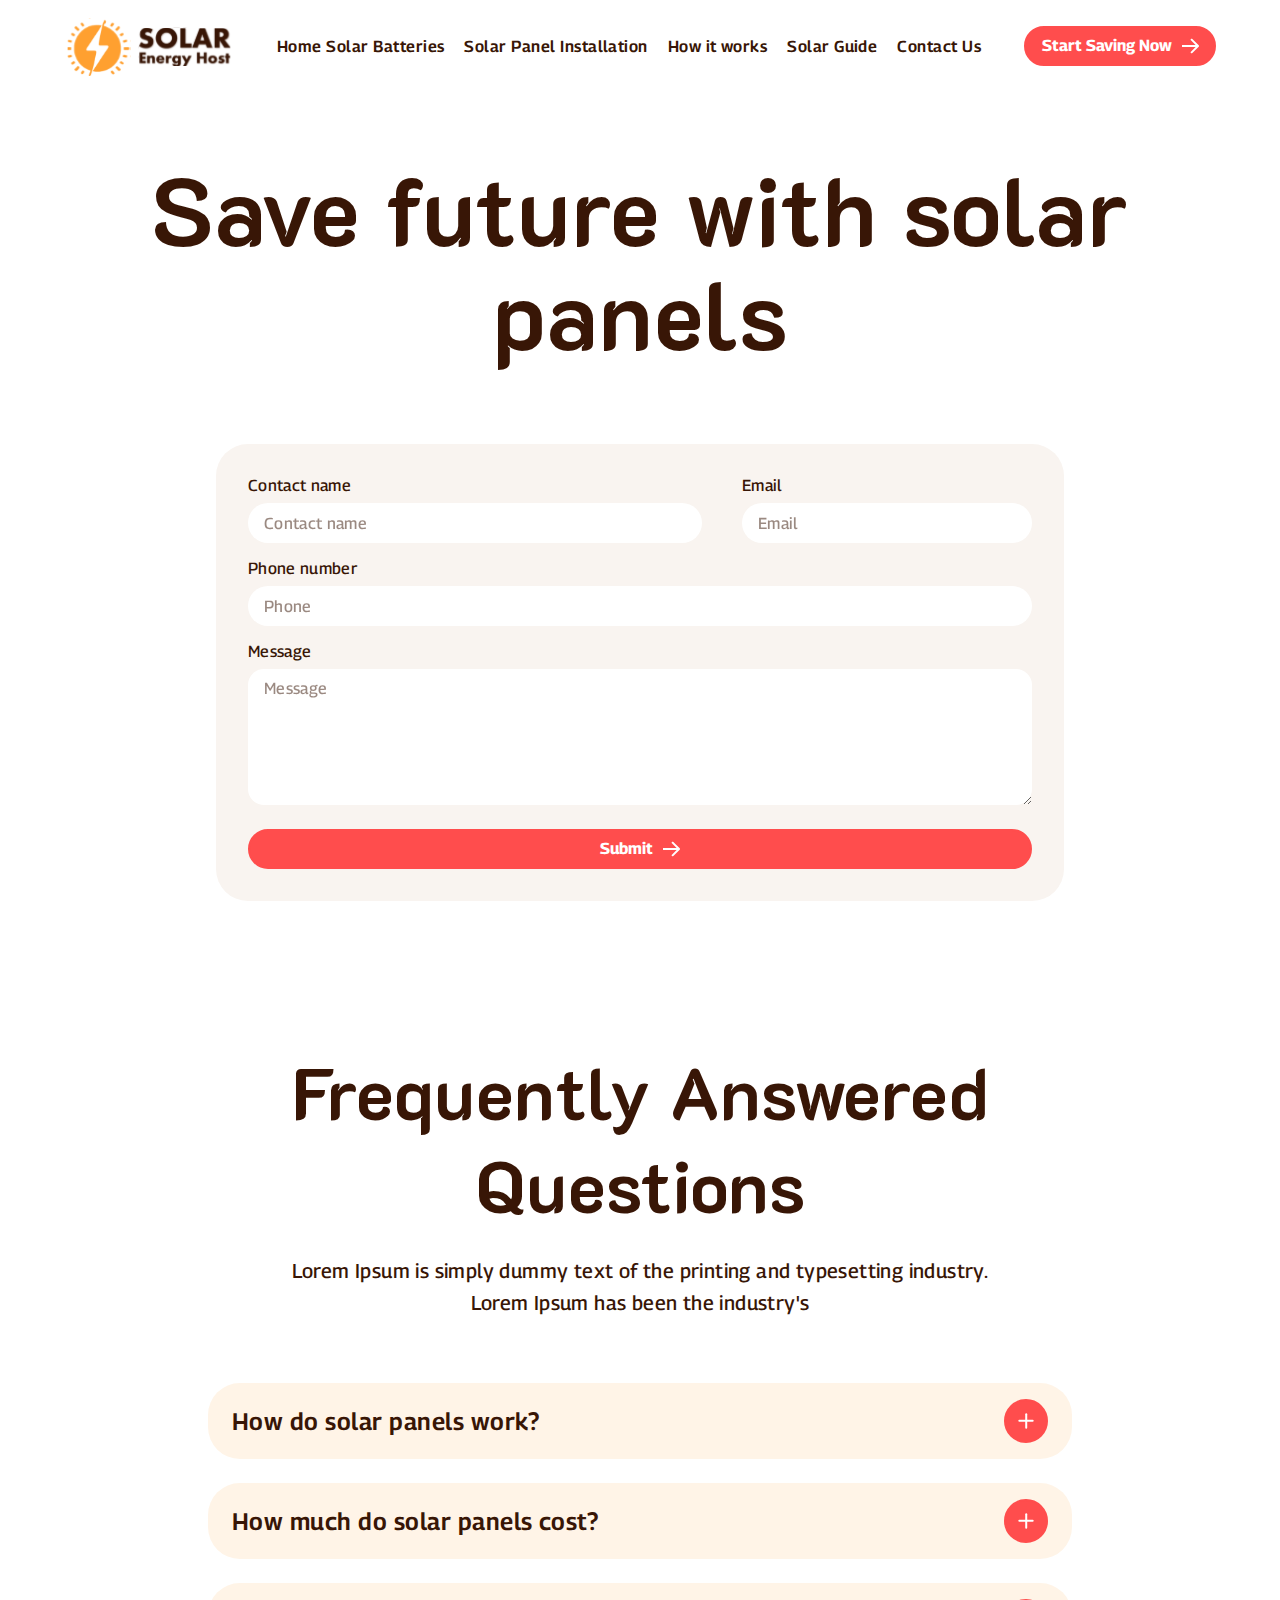
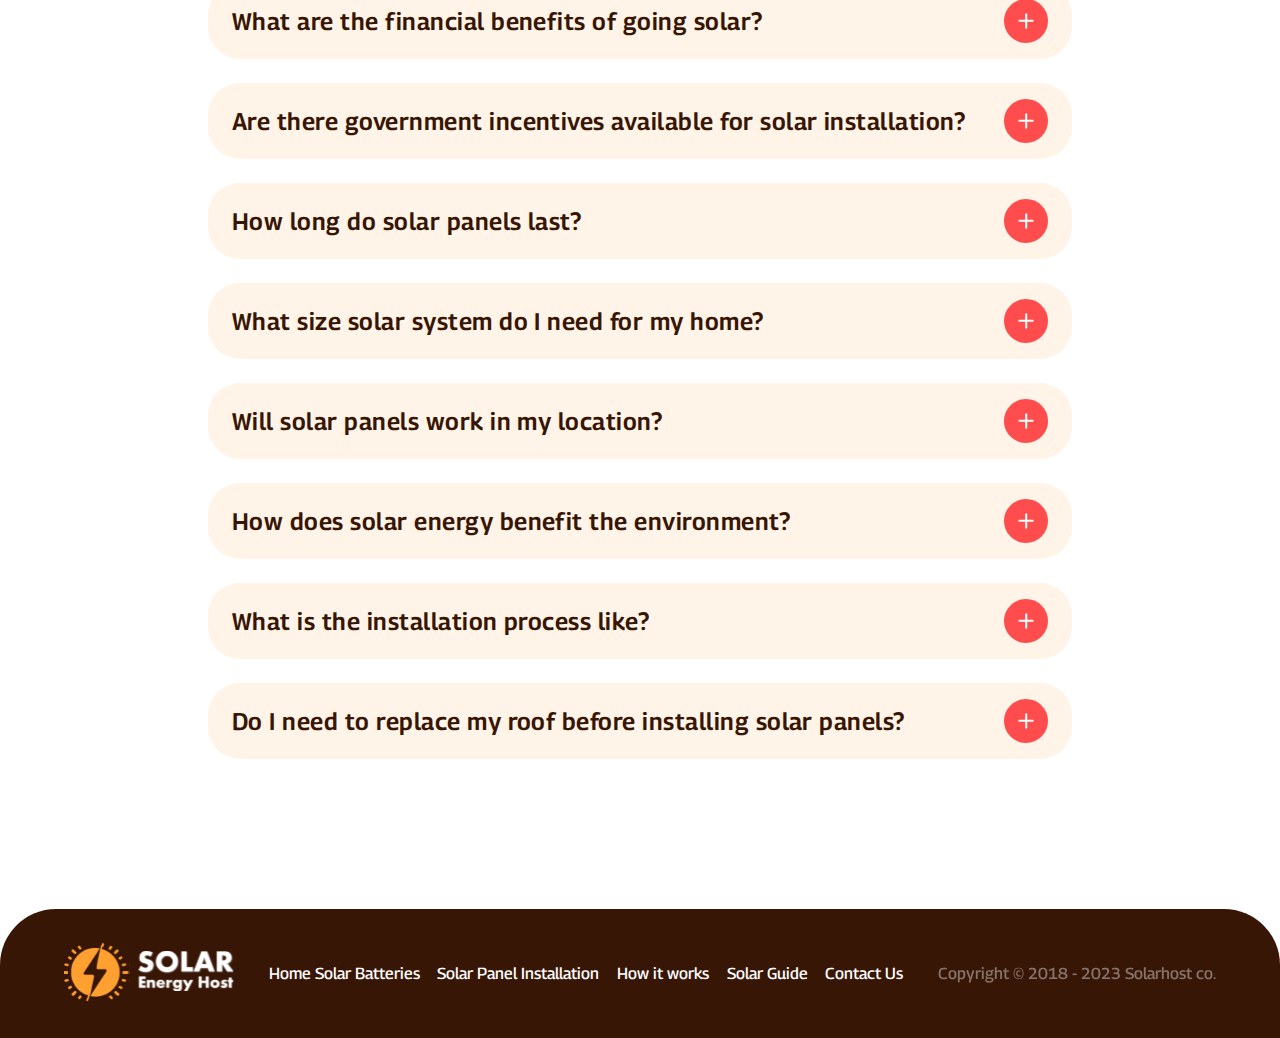
==== views/get-in-touch.htm @ c35676e0 "Minor changes, made few more page sections" ====
<!DOCTYPE html>
<html lang="en">
  <head>
    <meta charset="UTF-8" />
    <meta name="viewport" content="width=device-width, initial-scale=1.0" />
    <link rel="stylesheet" href="../assets/styles/style.css" />
    <link rel="stylesheet" href="../assets/styles/common.css" />
    <link rel="stylesheet" href="../assets/styles/get-in-touch.css" />
    <link
      rel="icon"
      href="../assets/images/title_logo.svg"
      type="image/x-icon"
    />
    <link
      rel="stylesheet"
      href="https://unpkg.com/swiper/swiper-bundle.min.css"
    />
    <!-- <link rel="stylesheet/less" type="text/css" href="styles.less" />
    <script
      src="https://cdn.jsdelivr.net/npm/less"
      type="text/javascript"
    ></script> -->
    <script src="../assets/scripts/script.js"></script>
    <title>Contact Us</title>
  </head>

  <body>
    <header>
      <div class="page--container">
        <div class="header__navbar-wrapper">
          <div class="navbar__logo-wrapper">
            <a href="" class="logo">
              <svg
                width="170"
                height="60"
                viewBox="0 0 68 25"
                fill="none"
                xmlns="http://www.w3.org/2000/svg"
                xmlns:xlink="http://www.w3.org/1999/xlink"
              >
                <mask
                  id="mask0_551_28"
                  style="mask-type: alpha"
                  maskUnits="userSpaceOnUse"
                  x="0"
                  y="0"
                  width="27"
                  height="25"
                >
                  <rect
                    y="0.947021"
                    width="26.308"
                    height="24.0531"
                    fill="url(#pattern0_551_28)"
                  />
                </mask>
                <g mask="url(#mask0_551_28)">
                  <rect
                    x="-0.501221"
                    y="0.445801"
                    width="27.0597"
                    height="25.5564"
                    fill="#FFA030"
                  />
                </g>
                <mask
                  id="mask1_551_28"
                  style="mask-type: alpha"
                  maskUnits="userSpaceOnUse"
                  x="29"
                  y="4"
                  width="39"
                  height="17"
                >
                  <rect
                    x="29.5151"
                    y="4.95605"
                    width="38.4849"
                    height="16.0354"
                    fill="url(#pattern1_551_28)"
                  />
                </mask>
                <g mask="url(#mask1_551_28)">
                  <rect
                    x="29.5151"
                    y="4.45483"
                    width="39.5873"
                    height="16.5365"
                    fill="#381606"
                  />
                </g>
                <defs>
                  <pattern
                    id="pattern0_551_28"
                    patternContentUnits="objectBoundingBox"
                    width="1"
                    height="1"
                  >
                    <use
                      xlink:href="#image0_551_28"
                      transform="matrix(0.00070237 0 0 0.000768218 -0.20079 -0.03125)"
                    />
                  </pattern>
                  <pattern
                    id="pattern1_551_28"
                    patternContentUnits="objectBoundingBox"
                    width="1"
                    height="1"
                  >
                    <use
                      xlink:href="#image0_551_28"
                      transform="matrix(0.000705622 0 0 0.00169349 -0.20172 -2.53111)"
                    />
                  </pattern>
                  <image
                    id="image0_551_28"
                    width="2000"
                    height="2278"
                    xlink:href="[data-uri]"
                  />
                </defs>
              </svg>
            </a>
          </div>
          <div class="navbar__menu-wrapper">
            <ul class="navbar__menu">
              <li><a href="">Home Solar Batteries</a></li>
              <li><a href="">Solar Panel Installation</a></li>
              <li><a href="">How it works</a></li>
              <li><a href="">Solar Guide</a></li>
              <li><a href="">Contact Us</a></li>
            </ul>
          </div>
          <div class="navbar__button-wrapper">
            <button class="btn-rect">
              Start Saving Now<span class="arrow"
                ><svg
                  width="17"
                  height="16"
                  viewBox="0 0 17 16"
                  fill="none"
                  xmlns="http://www.w3.org/2000/svg"
                >
                  <path
                    d="M16.7071 8.70711C17.0976 8.31658 17.0976 7.68342 16.7071 7.29289L10.3431 0.928932C9.95262 0.538408 9.31946 0.538408 8.92893 0.928932C8.53841 1.31946 8.53841 1.95262 8.92893 2.34315L14.5858 8L8.92893 13.6569C8.53841 14.0474 8.53841 14.6805 8.92893 15.0711C9.31946 15.4616 9.95262 15.4616 10.3431 15.0711L16.7071 8.70711ZM0 9H16V7H0V9Z"
                    fill="white"
                  />
                </svg>
              </span>
            </button>
          </div>
          <div class="burger-wrapper" onclick="burger()">
            <svg
              id="burger"
              width="48"
              height="48"
              viewBox="0 0 48 48"
              fill="none"
              xmlns="http://www.w3.org/2000/svg"
            >
              <rect x="12" y="18" width="23" height="2" rx="1" fill="white" />
              <rect x="12" y="23" width="23" height="2" rx="1" fill="white" />
              <rect x="12" y="28" width="23" height="2" rx="1" fill="white" />
            </svg>
            <svg
              width="48"
              height="48"
              viewBox="0 0 48 48"
              fill="none"
              xmlns="http://www.w3.org/2000/svg"
              id="cross"
            >
              <rect
                x="14.6611"
                y="31.4246"
                width="23"
                height="2"
                rx="1"
                transform="rotate(-45 14.6611 31.4246)"
                fill="#381606"
              />
              <rect
                x="16.0754"
                y="15.1611"
                width="23"
                height="2"
                rx="1"
                transform="rotate(45 16.0754 15.1611)"
                fill="#381606"
              />
            </svg>
          </div>
          <!-- <div class="burger-cross-wrapper" style="display: none;" onclick="burger()">
        
        </div> -->
        </div>
        <div class="header__burger-menu-wrapper" id="burger-menu">
          <div class="burger__menu-wrapper">
            <ul class="burger__menu">
              <li><a href="">Home Solar Batteries</a></li>
              <li><a href="">Solar Panel Installation</a></li>
              <li><a href="">How it works</a></li>
              <li><a href="">Solar Guide</a></li>
              <li><a href="">Contact Us</a></li>
              <li>
                <button class="btn-rect burger__btn-rect">
                  Start Saving Now<span class="arrow"
                    ><svg
                      width="17"
                      height="16"
                      viewBox="0 0 17 16"
                      fill="none"
                      xmlns="http://www.w3.org/2000/svg"
                    >
                      <path
                        d="M16.7071 8.70711C17.0976 8.31658 17.0976 7.68342 16.7071 7.29289L10.3431 0.928932C9.95262 0.538408 9.31946 0.538408 8.92893 0.928932C8.53841 1.31946 8.53841 1.95262 8.92893 2.34315L14.5858 8L8.92893 13.6569C8.53841 14.0474 8.53841 14.6805 8.92893 15.0711C9.31946 15.4616 9.95262 15.4616 10.3431 15.0711L16.7071 8.70711ZM0 9H16V7H0V9Z"
                        fill="white"
                      />
                    </svg>
                  </span>
                </button>
              </li>
            </ul>
          </div>
          <div class="navbar__button-wrapper"></div>
        </div>
      </div>
    </header>

    <section class="contact-form">
      <div class="page--container">
        <div class="contact-form__title">
          <h1>Save future with solar panels</h1>
        </div>
        <div class="contact-form__form">
          <ul class="form-wrapper">
            <li class="form__form-label">
              <label for="name">Contact name</label>
              <input type="text" name="name" placeholder="Contact name" />
            </li>
            <li class="form__form-label">
              <label for="email">Email</label>
              <input type="text" name="email" placeholder="Email" />
            </li>
            <li class="form__form-label">
              <label for="phone_number">Phone number</label>
              <input type="text" name="phone_number" placeholder="Phone" />
            </li>
            <li class="form__form-label">
              <label for="message">Message</label>
              <textarea
                type="text"
                name="message"
                placeholder="Message"
              ></textarea>
            </li>
            <li class="form__form-label submit-btn">
              <button class="btn-rect">
                Submit<span class="arrow"
                  ><svg
                    width="17"
                    height="16"
                    viewBox="0 0 17 16"
                    fill="none"
                    xmlns="http://www.w3.org/2000/svg"
                  >
                    <path
                      d="M16.7071 8.70711C17.0976 8.31658 17.0976 7.68342 16.7071 7.29289L10.3431 0.928932C9.95262 0.538408 9.31946 0.538408 8.92893 0.928932C8.53841 1.31946 8.53841 1.95262 8.92893 2.34315L14.5858 8L8.92893 13.6569C8.53841 14.0474 8.53841 14.6805 8.92893 15.0711C9.31946 15.4616 9.95262 15.4616 10.3431 15.0711L16.7071 8.70711ZM0 9H16V7H0V9Z"
                      fill="white"
                    />
                  </svg>
                </span>
              </button>
            </li>
          </ul>
        </div>
      </div>
    </section>

    <div class="faq-wrapper">
      <div class="page--container">
        <div class="faq__info">
          <h2 class="faq__title">Frequently Answered<br />Questions</h2>
          <p class="faq__subtitle">
            Lorem Ipsum is simply dummy text of the printing and typesetting
            industry. <br />
            Lorem Ipsum has been the industry's
          </p>
        </div>
        <div class="faq__list-wrapper">
          <ul class="faq__list">
            <li id="faq1" onclick="expand_collapse(this.id)">
              <div class="list__qn">
                <p>How do solar panels work?</p>
                <button class="btn-circle" id="btn1">
                  <svg
                    width="16"
                    height="16"
                    viewBox="0 0 16 16"
                    fill="none"
                    xmlns="http://www.w3.org/2000/svg"
                  >
                    <path
                      class="vertical-path"
                      d="M8.22156 1.35596V14.6893"
                      stroke="white"
                      stroke-width="2"
                      stroke-linecap="round"
                    />
                    <path
                      d="M1.33899 7.78125H14.6723"
                      stroke="white"
                      stroke-width="2"
                      stroke-linecap="round"
                    />
                  </svg>
                </button>
              </div>
              <div class="list__ans" style="display: none">
                <p>
                  Explain the process of converting sunlight into electricity
                  using photovoltaic cells.
                </p>
              </div>
            </li>
            <li id="faq2" onclick="expand_collapse(this.id)">
              <div class="list__qn">
                <p>How much do solar panels cost?</p>
                <button class="btn-circle" id="btn2">
                  <svg
                    width="16"
                    height="16"
                    viewBox="0 0 16 16"
                    fill="none"
                    xmlns="http://www.w3.org/2000/svg"
                  >
                    <path
                      d="M8.22156 1.35596V14.6893"
                      stroke="white"
                      stroke-width="2"
                      stroke-linecap="round"
                    />
                    <path
                      d="M1.33899 7.78125H14.6723"
                      stroke="white"
                      stroke-width="2"
                      stroke-linecap="round"
                    />
                  </svg>
                </button>
              </div>
              <div class="list__ans" style="display: none" ;>
                <p>INSERT ANSWER HERE</p>
              </div>
            </li>
            <li id="faq3" onclick="expand_collapse(this.id)">
              <div class="list__qn">
                <p>What are the financial benefits of going solar?</p>
                <button class="btn-circle" id="btn3">
                  <svg
                    width="16"
                    height="16"
                    viewBox="0 0 16 16"
                    fill="none"
                    xmlns="http://www.w3.org/2000/svg"
                  >
                    <path
                      d="M8.22156 1.35596V14.6893"
                      stroke="white"
                      stroke-width="2"
                      stroke-linecap="round"
                    />
                    <path
                      d="M1.33899 7.78125H14.6723"
                      stroke="white"
                      stroke-width="2"
                      stroke-linecap="round"
                    />
                  </svg>
                </button>
              </div>
              <div class="list__ans" style="display: none" ;>
                <p>INSERT ANSWER HERE</p>
              </div>
            </li>
            <li id="faq4" onclick="expand_collapse(this.id)">
              <div class="list__qn">
                <p>
                  Are there government incentives available for solar
                  installation?
                </p>
                <button class="btn-circle" id="btn4">
                  <svg
                    width="16"
                    height="16"
                    viewBox="0 0 16 16"
                    fill="none"
                    xmlns="http://www.w3.org/2000/svg"
                  >
                    <path
                      d="M8.22156 1.35596V14.6893"
                      stroke="white"
                      stroke-width="2"
                      stroke-linecap="round"
                    />
                    <path
                      d="M1.33899 7.78125H14.6723"
                      stroke="white"
                      stroke-width="2"
                      stroke-linecap="round"
                    />
                  </svg>
                </button>
              </div>
              <div class="list__ans" style="display: none" ;>
                <p>INSERT ANSWER HERE</p>
              </div>
            </li>
            <li id="faq5" onclick="expand_collapse(this.id)">
              <div class="list__qn">
                <p>How long do solar panels last?</p>
                <button class="btn-circle" id="btn5">
                  <svg
                    width="16"
                    height="16"
                    viewBox="0 0 16 16"
                    fill="none"
                    xmlns="http://www.w3.org/2000/svg"
                  >
                    <path
                      d="M8.22156 1.35596V14.6893"
                      stroke="white"
                      stroke-width="2"
                      stroke-linecap="round"
                    />
                    <path
                      d="M1.33899 7.78125H14.6723"
                      stroke="white"
                      stroke-width="2"
                      stroke-linecap="round"
                    />
                  </svg>
                </button>
              </div>
              <div class="list__ans" style="display: none" ;>
                <p>INSERT ANSWER HERE</p>
              </div>
            </li>
            <li id="faq6" onclick="expand_collapse(this.id)">
              <div class="list__qn">
                <p>What size solar system do I need for my home?</p>
                <button class="btn-circle" id="btn6">
                  <svg
                    width="16"
                    height="16"
                    viewBox="0 0 16 16"
                    fill="none"
                    xmlns="http://www.w3.org/2000/svg"
                  >
                    <path
                      d="M8.22156 1.35596V14.6893"
                      stroke="white"
                      stroke-width="2"
                      stroke-linecap="round"
                    />
                    <path
                      d="M1.33899 7.78125H14.6723"
                      stroke="white"
                      stroke-width="2"
                      stroke-linecap="round"
                    />
                  </svg>
                </button>
              </div>
              <div class="list__ans" style="display: none" ;>
                <p>INSERT ANSWER HERE</p>
              </div>
            </li>
            <li id="faq7" onclick="expand_collapse(this.id)">
              <div class="list__qn">
                <p>Will solar panels work in my location?</p>
                <button class="btn-circle" id="btn7">
                  <svg
                    width="16"
                    height="16"
                    viewBox="0 0 16 16"
                    fill="none"
                    xmlns="http://www.w3.org/2000/svg"
                  >
                    <path
                      d="M8.22156 1.35596V14.6893"
                      stroke="white"
                      stroke-width="2"
                      stroke-linecap="round"
                    />
                    <path
                      d="M1.33899 7.78125H14.6723"
                      stroke="white"
                      stroke-width="2"
                      stroke-linecap="round"
                    />
                  </svg>
                </button>
              </div>
              <div class="list__ans" style="display: none" ;>
                <p>INSERT ANSWER HERE</p>
              </div>
            </li>
            <li id="faq8" onclick="expand_collapse(this.id)">
              <div class="list__qn">
                <p>How does solar energy benefit the environment?</p>
                <button class="btn-circle" id="btn8">
                  <svg
                    width="16"
                    height="16"
                    viewBox="0 0 16 16"
                    fill="none"
                    xmlns="http://www.w3.org/2000/svg"
                  >
                    <path
                      d="M8.22156 1.35596V14.6893"
                      stroke="white"
                      stroke-width="2"
                      stroke-linecap="round"
                    />
                    <path
                      d="M1.33899 7.78125H14.6723"
                      stroke="white"
                      stroke-width="2"
                      stroke-linecap="round"
                    />
                  </svg>
                </button>
              </div>
              <div class="list__ans" style="display: none" ;>
                <p>INSERT ANSWER HERE</p>
              </div>
            </li>
            <li id="faq9" onclick="expand_collapse(this.id)">
              <div class="list__qn">
                <p>What is the installation process like?</p>
                <button class="btn-circle" id="btn9">
                  <svg
                    width="16"
                    height="16"
                    viewBox="0 0 16 16"
                    fill="none"
                    xmlns="http://www.w3.org/2000/svg"
                  >
                    <path
                      d="M8.22156 1.35596V14.6893"
                      stroke="white"
                      stroke-width="2"
                      stroke-linecap="round"
                    />
                    <path
                      d="M1.33899 7.78125H14.6723"
                      stroke="white"
                      stroke-width="2"
                      stroke-linecap="round"
                    />
                  </svg>
                </button>
              </div>
              <div class="list__ans" style="display: none" ;>
                <p>INSERT ANSWER HERE</p>
              </div>
            </li>
            <li id="faq10" onclick="expand_collapse(this.id)">
              <div class="list__qn">
                <p>
                  Do I need to replace my roof before installing solar panels?
                </p>
                <button class="btn-circle" id="btn10">
                  <svg
                    width="16"
                    height="16"
                    viewBox="0 0 16 16"
                    fill="none"
                    xmlns="http://www.w3.org/2000/svg"
                  >
                    <path
                      d="M8.22156 1.35596V14.6893"
                      stroke="white"
                      stroke-width="2"
                      stroke-linecap="round"
                    />
                    <path
                      d="M1.33899 7.78125H14.6723"
                      stroke="white"
                      stroke-width="2"
                      stroke-linecap="round"
                    />
                  </svg>
                </button>
              </div>
              <div class="list__ans" style="display: none" ;>
                <p>INSERT ANSWER HERE</p>
              </div>
            </li>
          </ul>
        </div>
      </div>
    </div>

    <footer>
      <div class="footer__navbar-wrapper">
        <div class="page--container">
          <div class="navbar__logo-wrapper">
            <a href="index.htm" class="logo">
              <svg
                width="170"
                height="60"
                viewBox="0 0 170 60"
                fill="none"
                xmlns="http://www.w3.org/2000/svg"
                xmlns:xlink="http://www.w3.org/1999/xlink"
              >
                <mask
                  id="mask0_543_108"
                  style="mask-type: alpha"
                  maskUnits="userSpaceOnUse"
                  x="0"
                  y="0"
                  width="66"
                  height="60"
                >
                  <rect
                    width="65.625"
                    height="60"
                    fill="url(#pattern0_543_108)"
                  />
                </mask>
                <g mask="url(#mask0_543_108)">
                  <rect
                    x="-1.25"
                    y="-1.25"
                    width="67.5"
                    height="63.75"
                    fill="#FFA030"
                  />
                </g>
                <mask
                  id="mask1_543_108"
                  style="mask-type: alpha"
                  maskUnits="userSpaceOnUse"
                  x="73"
                  y="10"
                  width="97"
                  height="40"
                >
                  <rect
                    x="73.625"
                    y="10"
                    width="96"
                    height="40"
                    fill="url(#pattern1_543_108)"
                  />
                </mask>
                <g mask="url(#mask1_543_108)">
                  <rect
                    x="73.625"
                    y="8.75"
                    width="98.75"
                    height="41.25"
                    fill="white"
                  />
                </g>
                <defs>
                  <pattern
                    id="pattern0_543_108"
                    patternContentUnits="objectBoundingBox"
                    width="1"
                    height="1"
                  >
                    <use
                      xlink:href="#image0_543_108"
                      transform="matrix(0.00070237 0 0 0.000768218 -0.20079 -0.03125)"
                    />
                  </pattern>
                  <pattern
                    id="pattern1_543_108"
                    patternContentUnits="objectBoundingBox"
                    width="1"
                    height="1"
                  >
                    <use
                      xlink:href="#image0_543_108"
                      transform="matrix(0.000705622 0 0 0.00169349 -0.20172 -2.53111)"
                    />
                  </pattern>
                  <image
                    id="image0_543_108"
                    width="2000"
                    height="2278"
                    xlink:href="[data-uri]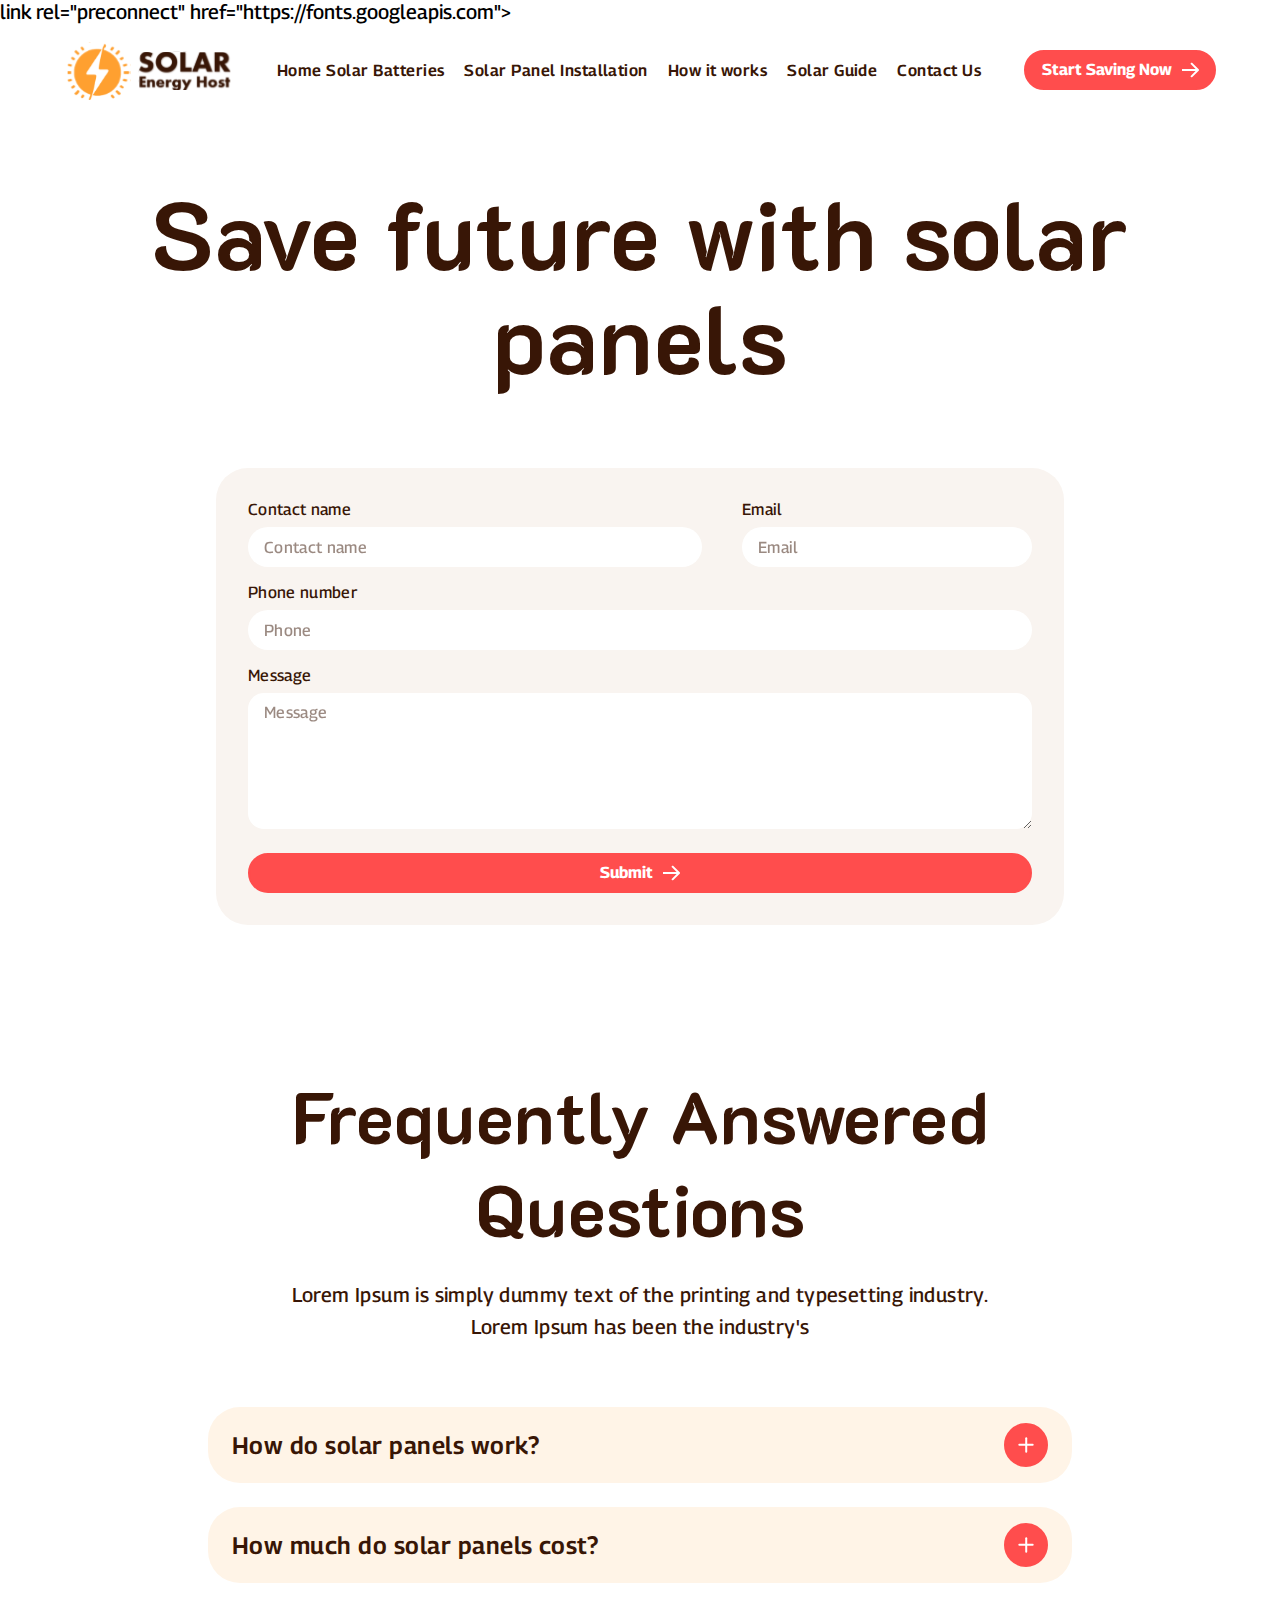
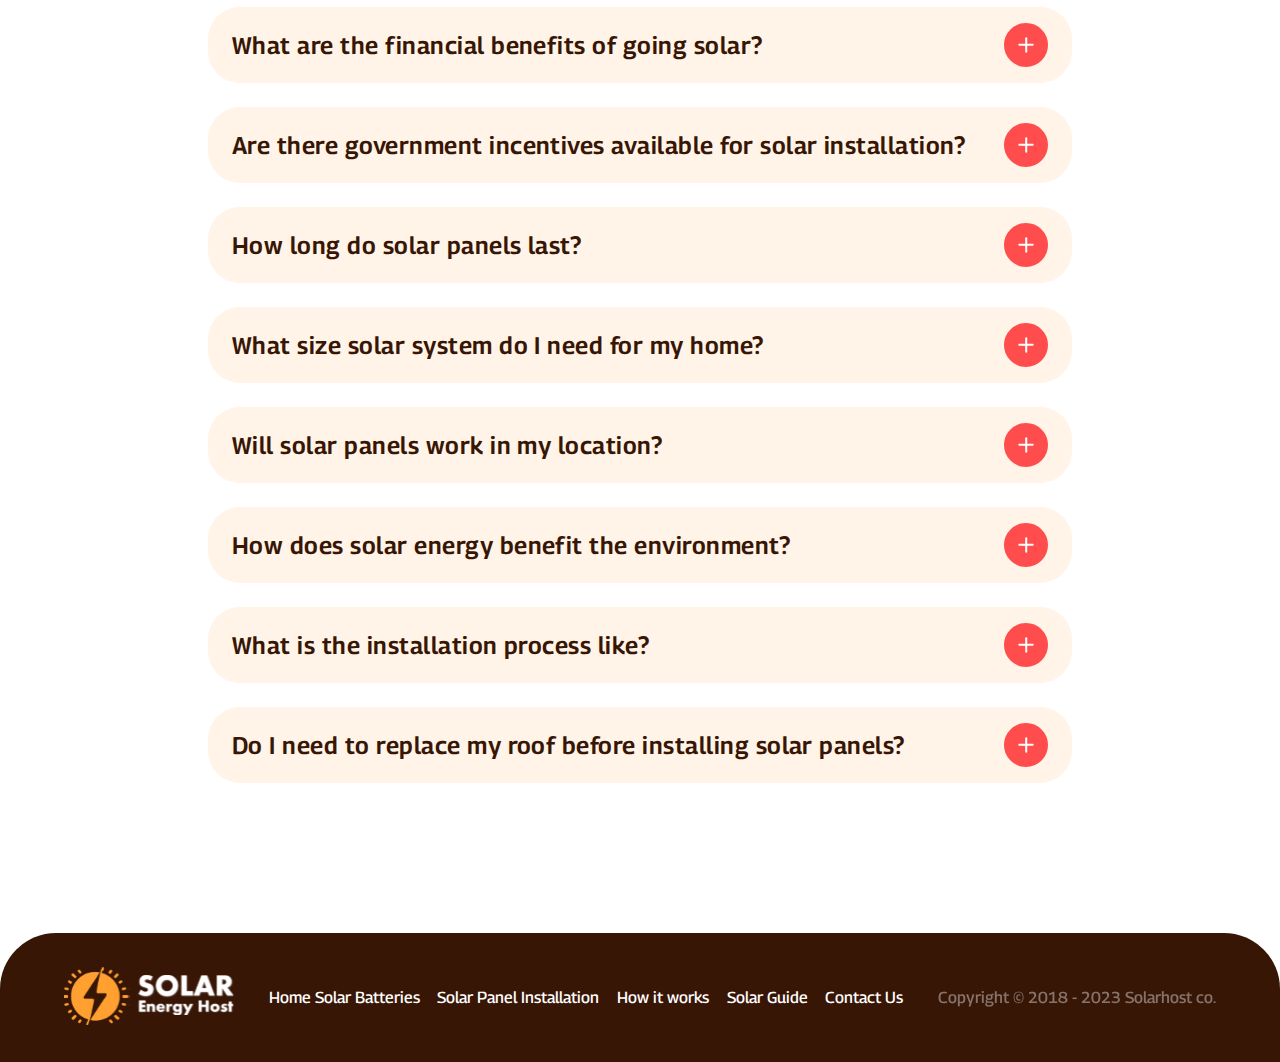
